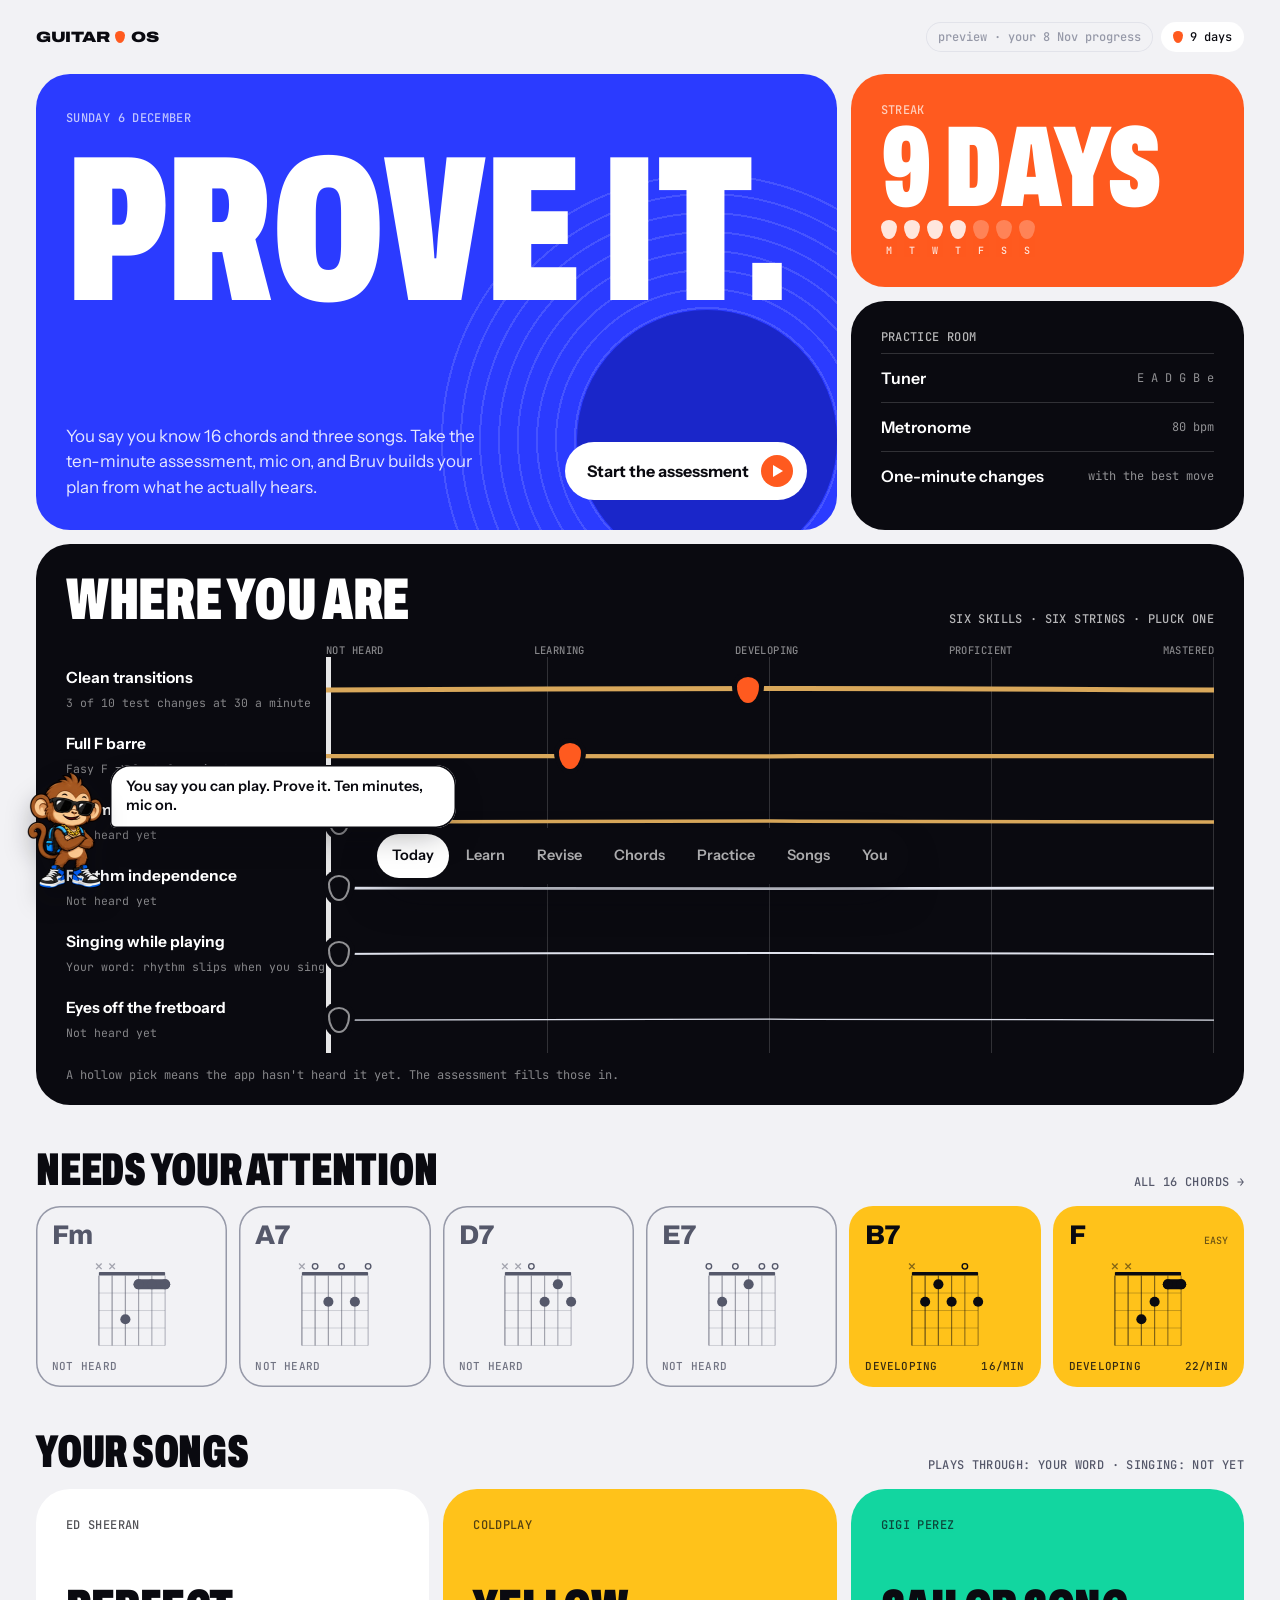
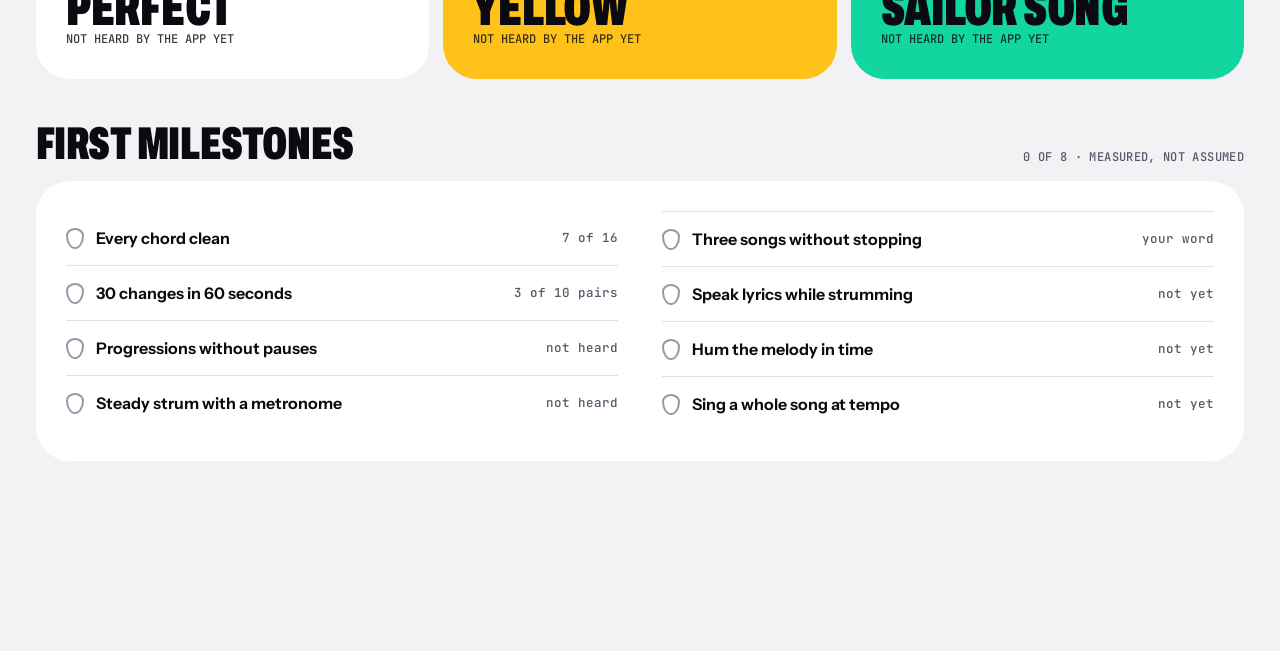
==== v2/index.html @ 9ec21764 "Add files via upload" ====
<!doctype html>
<html lang="en">
<head>
<meta charset="utf-8">
<meta name="viewport" content="width=device-width,initial-scale=1,viewport-fit=cover">
<title>Guitar OS</title>
<meta name="theme-color" content="#f2f2f5">
<link rel="apple-touch-icon" href="../icon-180.png">
<link rel="preconnect" href="https://fonts.googleapis.com">
<link rel="preconnect" href="https://fonts.gstatic.com" crossorigin>
<link href="https://fonts.googleapis.com/css2?family=Archivo:wdth,wght@62..125,400..900&family=Instrument+Sans:wght@400..700&family=JetBrains+Mono:wght@400;500;700&display=swap" rel="stylesheet">
<link rel="stylesheet" href="os.css?v=11">
</head>
<body>
<header class="top">
  <a class="mark" href="#today" data-go="today" aria-label="Guitar OS, today">Guitar<i></i>OS</a>
  <div class="chips" id="chips"></div>
</header>
<main id="view" tabindex="-1"></main>
<nav class="dock" aria-label="Sections"><div role="tablist">
  <button role="tab" data-go="today">Today</button>
  <button role="tab" data-go="learn">Learn</button>
  <button role="tab" data-go="revise">Revise</button>
  <button role="tab" data-go="chords">Chords</button>
  <button role="tab" data-go="practice">Practice</button>
  <button role="tab" data-go="songs">Songs</button>
  <button role="tab" data-go="you">You</button>
</div></nav>
<aside class="sheet" id="sheet" hidden></aside>
<section class="stage" id="stage" hidden aria-live="polite"></section>
<script src="os.js?v=8"></script>
<script src="os-engine.js?v=1"></script>
<script src="os-more.js?v=5"></script>
<script src="os-songs.js?v=3"></script>
<script src="os-theory.js?v=1"></script>
<script src="os-hands.js?v=1"></script>
</body>
</html>
---- v2/os.css ----
/* Guitar OS
   A bright page of big colour blocks, like gig posters. Four colours do all the talking:
   cobalt = the thing to do now, tangerine = you (the pick), amber = in progress, mint = heard and good.
   Type: Archivo, squeezed tight for headlines and stretched wide for chord names (one variable font, two voices),
   Instrument Sans for reading, JetBrains Mono for numbers, like tab. */
:root{
  --fog:#f2f2f5; --paper:#fff; --ink:#0a0a10; --ink2:#55586a; --ink3:#9699a8; --line:#e2e3ea;
  --cobalt:#2b3bff; --tang:#ff5a1f; --amber:#ffc21a; --mint:#12d6a0; --bronze:#d9a85b; --steel:#dfe2ec;
  --disp:"Archivo",system-ui,sans-serif; --body:"Instrument Sans",-apple-system,system-ui,sans-serif; --mono:"JetBrains Mono",ui-monospace,Menlo,monospace;
  --r:34px; --r2:24px; --gap:14px;
}
*{box-sizing:border-box}
html{-webkit-text-size-adjust:100%}
body{margin:0;background:var(--fog);color:var(--ink);font:400 16px/1.5 var(--body);-webkit-font-smoothing:antialiased}
button,select{font:inherit;color:inherit;background:none;border:0;padding:0;cursor:pointer}
h1,h2,h3,p,ul{margin:0}ul{padding:0;list-style:none}
:focus-visible{outline:3px solid var(--tang);outline-offset:3px;border-radius:10px}
.tight{font-family:var(--disp);font-stretch:62%;font-weight:900;text-transform:uppercase;line-height:.86;letter-spacing:-.005em}
.wide{font-family:var(--disp);font-stretch:125%;font-weight:800;letter-spacing:-.04em}
.mono{font:500 12px/1.3 var(--mono);letter-spacing:.02em;text-transform:uppercase}

/* top bar and dock */
.top{display:flex;justify-content:space-between;align-items:center;padding:22px clamp(16px,3vw,36px) 0;max-width:1320px;margin:0 auto}
.mark{font-family:var(--disp);font-stretch:125%;font-weight:900;font-size:15px;letter-spacing:-.02em;text-transform:uppercase;text-decoration:none;color:var(--ink);display:flex;align-items:center;gap:6px}
.mark i,.pk{display:inline-block;width:10px;height:12px;background:var(--tang);border-radius:50%/36% 36% 64% 64%}
.chips{display:flex;gap:8px}
.chip{font:500 12px/1 var(--mono);padding:9px 12px;border-radius:999px;background:var(--paper);display:flex;align-items:center;gap:7px}
.chip.dim{background:transparent;color:var(--ink3);box-shadow:inset 0 0 0 1px var(--line)}
.dock{position:fixed;left:0;right:0;bottom:max(16px,env(safe-area-inset-bottom));display:flex;justify-content:center;z-index:30;pointer-events:none}
.dock div{pointer-events:auto;display:flex;gap:2px;padding:6px;background:var(--ink);border-radius:999px;box-shadow:0 18px 40px -14px rgba(10,10,16,.55)}
.dock button{padding:11px 18px;border-radius:999px;color:rgba(255,255,255,.66);font-weight:600;font-size:14.5px;transition:color .15s,background .2s}
.dock button:hover{color:#fff}
.dock button[aria-selected=true]{background:#fff;color:var(--ink)}

main{max-width:1320px;margin:0 auto;padding:22px clamp(16px,3vw,36px) 150px;outline:0}
.bento{display:grid;grid-template-columns:repeat(12,minmax(0,1fr));gap:var(--gap)}
.blk{border-radius:var(--r);padding:clamp(20px,2.4vw,30px);position:relative;overflow:hidden;background:var(--paper);animation:rise .6s cubic-bezier(.2,.8,.2,1) both;animation-delay:calc(var(--n,0)*60ms)}
@keyframes rise{from{opacity:0;transform:translateY(18px)}}
.blk.cobalt{background:var(--cobalt);color:#fff}.blk.tang{background:var(--tang);color:#fff}.blk.amber{background:var(--amber)}.blk.inkb{background:var(--ink);color:#fff}.blk.mintb{background:var(--mint)}
.c12{grid-column:span 12}.c8{grid-column:span 8}.c7{grid-column:span 7}.c6{grid-column:span 6}.c5{grid-column:span 5}.c4{grid-column:span 4}
.lbl{font:500 12px/1 var(--mono);letter-spacing:.03em;text-transform:uppercase;opacity:.7}
.title{font-size:clamp(46px,8vw,112px);margin:10px 0 22px}
.title em{font-style:normal;color:var(--cobalt)}
.lede{max-width:58ch;color:var(--ink2);margin:-8px 0 26px;font-size:17px}
.go{display:inline-flex;align-items:center;gap:12px;background:#fff;color:var(--ink);font-weight:700;padding:13px 14px 13px 22px;border-radius:999px;transition:transform .15s}
.go i{width:32px;height:32px;border-radius:50%;background:var(--tang);display:grid;place-items:center;transition:transform .25s}
.go i::before{content:"";border-left:10px solid #fff;border-top:6.5px solid transparent;border-bottom:6.5px solid transparent;margin-left:3px}
.go:hover{transform:translateY(-2px)}.go:hover i{transform:rotate(90deg) scale(1.1)}
.go.dark{background:var(--ink);color:#fff}

/* hero: the soundhole */
.hero{container-type:inline-size;min-height:440px;display:flex;flex-direction:column;justify-content:space-between;gap:24px}
.hero h1{font-size:28cqw;white-space:nowrap;margin-top:14px;position:relative;z-index:1}
.hero p{max-width:40ch;font-size:17px;color:rgba(255,255,255,.88);position:relative;z-index:1}
.hero .foot{display:flex;align-items:flex-end;justify-content:space-between;gap:20px;flex-wrap:wrap;position:relative;z-index:1}
.hole{position:absolute;right:-150px;bottom:-190px;width:560px;height:560px;border-radius:50%;background:repeating-radial-gradient(circle,transparent 0 17px,rgba(255,255,255,.13) 17px 19px);animation:breathe 6s ease-in-out infinite}
.hole::after{content:"";position:absolute;inset:150px;border-radius:50%;background:#1a26c9}
@keyframes breathe{50%{transform:scale(1.05)}}

/* side blocks */
.streak{display:flex;flex-direction:column;justify-content:space-between;min-height:213px}
.streak b{font-size:clamp(84px,9vw,132px);display:block}
.week{display:flex;gap:7px;align-items:flex-end}
.week i{width:16px;height:19px;border-radius:50%/36% 36% 64% 64%;background:rgba(255,255,255,.3)}
.week i.on{background:#fff}
.week span{font:500 10px var(--mono);display:grid;justify-items:center;gap:5px;opacity:.85}
.quick{display:grid;align-content:space-between;gap:10px;min-height:213px}
.quick button{display:flex;justify-content:space-between;align-items:center;width:100%;padding:12px 0;border-top:1px solid rgba(255,255,255,.16);font-weight:600;text-align:left}
.quick button span{font:400 12px var(--mono);color:rgba(255,255,255,.55)}
.quick button:hover{color:var(--amber)}

/* the neck: six skills on six real strings */
.neck{padding-bottom:22px}
.neck-h{display:flex;justify-content:space-between;align-items:flex-end;gap:16px;margin-bottom:6px}
.neck-h h2{font-size:clamp(34px,4.6vw,60px)}
.frets{display:grid;grid-template-columns:260px 1fr;margin-top:18px}
.frets ol{grid-column:2;display:flex;justify-content:space-between;list-style:none;margin:0;padding:0;font:500 10.5px var(--mono);letter-spacing:.04em;text-transform:uppercase;color:rgba(255,255,255,.5)}
.str{display:grid;grid-template-columns:260px 1fr;align-items:center;width:100%;text-align:left;height:66px;cursor:pointer}
.str b{font-weight:650;font-size:15.5px;display:block}
.str small{font:400 11.5px var(--mono);color:rgba(255,255,255,.5)}
.wire{position:relative;height:66px;background:linear-gradient(90deg,rgba(255,255,255,.9) 0 5px,transparent 5px),repeating-linear-gradient(90deg,transparent 0 calc(25% - 1px),rgba(255,255,255,.16) calc(25% - 1px) 25%)}
.wire svg{position:absolute;inset:0;width:100%;height:100%;overflow:visible}
.wire path{fill:none;vector-effect:non-scaling-stroke}
.pick{position:absolute;top:50%;left:var(--p);width:22px;height:26px;margin:-13px 0 0 -11px;background:var(--tang);border-radius:50%/36% 36% 64% 64%;box-shadow:0 0 0 5px var(--ink);transition:left 1s cubic-bezier(.2,.8,.2,1),transform .2s}
.pick.open{background:var(--ink);box-shadow:inset 0 0 0 2px rgba(255,255,255,.55),0 0 0 5px var(--ink)}
.str:hover .pick{transform:scale(1.18) rotate(-8deg)}
.neck .note{font:400 12px var(--mono);color:rgba(255,255,255,.5);margin-top:14px}

/* chord tiles: colour is the stage */
.sec-h{display:flex;align-items:flex-end;justify-content:space-between;gap:16px;margin:46px 0 16px}
.sec-h h2{font-size:clamp(30px,3.6vw,46px)}
.sec-h button,.sec-h span{font:500 12px var(--mono);color:var(--ink2);text-transform:uppercase;letter-spacing:.03em}
.sec-h button:hover{color:var(--cobalt)}
.tiles{display:grid;grid-template-columns:repeat(auto-fill,minmax(150px,1fr));gap:12px}
.tiles.fit{grid-template-columns:repeat(auto-fit,minmax(150px,1fr))}
.tile{border-radius:var(--r2);padding:16px 16px 14px;display:grid;gap:6px;text-align:left;background:var(--paper);transition:transform .2s cubic-bezier(.2,.8,.2,1),box-shadow .2s;position:relative}
.tile:hover{transform:translateY(-5px) rotate(-1.2deg);box-shadow:0 18px 30px -18px rgba(10,10,16,.5)}
.tile header{display:flex;justify-content:space-between;align-items:baseline}
.tile header b{font-size:27px;line-height:1;transition:font-stretch .25s;font-stretch:100%}
.tile:hover header b{font-stretch:125%}
.tile header span{font:500 10px var(--mono);text-transform:uppercase;opacity:.6}
.tile svg{display:block;margin:4px auto 2px;width:92px;height:auto}
.tile footer{font:500 11px/1.3 var(--mono);text-transform:uppercase;letter-spacing:.02em;display:flex;justify-content:space-between;opacity:.82}
.tile[data-s="0"]{background:transparent;box-shadow:inset 0 0 0 1.5px var(--ink3);color:var(--ink2)}
.tile[data-s="0"]:hover{box-shadow:inset 0 0 0 1.5px var(--ink),0 18px 30px -18px rgba(10,10,16,.5)}
.tile[data-s="2"]{background:var(--amber)}
.tile[data-s="3"]{background:var(--cobalt);color:#fff}
.tile[data-s="4"]{background:var(--ink);color:var(--mint)}
.key{display:flex;flex-wrap:wrap;gap:8px;margin-bottom:8px}
.key span{font:500 11.5px var(--mono);text-transform:uppercase;padding:8px 12px;border-radius:999px;background:var(--paper)}
.key .k0{background:transparent;box-shadow:inset 0 0 0 1.5px var(--ink3)}.key .k2{background:var(--amber)}.key .k3{background:var(--cobalt);color:#fff}.key .k4{background:var(--ink);color:var(--mint)}
.group h3{font:500 12px var(--mono);text-transform:uppercase;letter-spacing:.04em;color:var(--ink2);margin:30px 0 12px}

/* lists */
.rows .row{display:grid;grid-template-columns:minmax(0,1fr) auto;gap:8px 16px;align-items:center;padding:15px 0;border-top:1px solid var(--line);width:100%;text-align:left}
.rows .row:first-child{border-top:0}
.row b{font-weight:650}.row small{display:block;font:400 12px var(--mono);color:var(--ink3)}
.row .val{font:500 12.5px var(--mono);color:var(--ink2);text-align:right}
.row .val em{font-style:normal;color:var(--ink);font-weight:700}
.meter{grid-column:1/-1;height:8px;border-radius:4px;background:var(--fog);overflow:hidden}
.meter i{display:block;height:100%;border-radius:4px;background:var(--amber);transition:width .8s cubic-bezier(.2,.8,.2,1)}
.row.hit .meter i{background:var(--mint)}
button.row:hover .pair{color:var(--cobalt)}
.pair{font-size:19px}.pair i{font-style:normal;opacity:.4;margin:0 7px;font-stretch:62%}
.tick{display:inline-block;width:18px;height:21px;border-radius:50%/36% 36% 64% 64%;box-shadow:inset 0 0 0 2px var(--ink3);vertical-align:-5px;margin-right:12px}
.tick.done{background:var(--mint);box-shadow:none}
.song{display:flex;flex-direction:column;justify-content:space-between;min-height:190px}
.song h3{font-size:clamp(34px,4vw,54px)}
.song p{font:500 12px/1.6 var(--mono);text-transform:uppercase;opacity:.8}

/* practice room */
.tool{min-height:300px;display:flex;flex-direction:column;justify-content:space-between;text-align:left;width:100%;transition:transform .2s cubic-bezier(.2,.8,.2,1)}
.tool:hover{transform:translateY(-6px) rotate(-.6deg)}
.tool h2{font-size:clamp(40px,5vw,68px);position:relative}
.tool p{max-width:30ch;opacity:.88;margin-top:10px}
.tool .art{position:absolute;right:22px;top:22px}
.pend{display:block;width:6px;height:120px;background:#fff;border-radius:3px;transform-origin:50% 100%;animation:swing 1s ease-in-out infinite alternate;position:relative}
.pend::after{content:"";position:absolute;left:-9px;top:22px;width:24px;height:28px;background:var(--ink);border-radius:50%/36% 36% 64% 64%}
@keyframes swing{from{transform:rotate(-24deg)}to{transform:rotate(24deg)}}
.needle{display:block;width:150px;height:8px;border-radius:4px;background:rgba(10,10,16,.16);position:relative;margin-top:44px}
.needle::after{content:"";position:absolute;top:-10px;left:50%;width:22px;height:26px;margin-left:-11px;background:var(--ink);border-radius:50%/36% 36% 64% 64%;animation:hunt 3.2s ease-in-out infinite}
@keyframes hunt{0%,100%{transform:translateX(-52px)}45%,60%{transform:translateX(0)}80%{transform:translateX(38px)}}
.ringart{width:88px;height:88px;border-radius:50%;background:conic-gradient(#fff 0 68%,rgba(255,255,255,.22) 0);display:grid;place-items:center;animation:spin 8s linear infinite}
.ringart::after{content:"";width:66px;height:66px;border-radius:50%;background:var(--cobalt)}
@keyframes spin{to{transform:rotate(360deg)}}
.soon{display:flex;justify-content:space-between;align-items:center;gap:14px}
.soon h3{font-size:30px}

/* full-screen tools */
.stage{position:fixed;inset:0;z-index:50;background:var(--bg,var(--cobalt));color:var(--fg,#fff);display:grid;grid-template-rows:auto 1fr;animation:open .35s cubic-bezier(.2,.8,.2,1);transition:background .35s;overflow:auto}
.stage[hidden]{display:none}
@keyframes open{from{clip-path:circle(0 at 50% 100%)}to{clip-path:circle(150% at 50% 100%)}}
.stage-h{display:flex;justify-content:space-between;align-items:center;padding:20px clamp(16px,3vw,34px)}
.x{width:44px;height:44px;border-radius:50%;background:rgba(127,127,127,.22);font-size:22px;line-height:1;display:grid;place-items:center}
.x:hover{background:rgba(127,127,127,.38)}
.stage-b{display:grid;place-items:center;padding:0 clamp(16px,3vw,34px) 34px}
.seg{display:inline-flex;padding:4px;border-radius:999px;background:rgba(127,127,127,.2);gap:2px}
.seg button{padding:9px 16px;border-radius:999px;font-weight:600;font-size:14px}
.seg button[aria-pressed=true]{background:var(--fg,#fff);color:var(--bg,var(--cobalt))}
.btn{padding:15px 28px;border-radius:999px;background:var(--fg,#fff);color:var(--bg,var(--cobalt));font-weight:700;font-size:16px;transition:transform .15s}
.btn:hover{transform:scale(1.04)}
.btn.ghost{background:rgba(127,127,127,.2);color:inherit}
.hint{font:400 12.5px/1.5 var(--mono);opacity:.75;text-align:center;min-height:19px}
kbd{font:500 11px var(--mono);padding:3px 7px;border-radius:6px;background:rgba(127,127,127,.25)}

/* tuner */
.tuner{display:grid;justify-items:center;gap:26px;width:min(720px,100%)}
.tuner .note{font-size:min(36vh,300px);line-height:.8}
.cents{position:relative;width:100%;height:64px}
.cents::before{content:"";position:absolute;left:0;right:0;top:30px;height:4px;border-radius:2px;background:rgba(10,10,16,.18)}
.cents::after{content:"";position:absolute;left:50%;top:10px;width:4px;height:44px;margin-left:-2px;border-radius:2px;background:var(--ink)}
.cents i{position:absolute;top:16px;left:50%;width:28px;height:33px;margin-left:-14px;background:var(--ink);border-radius:50%/36% 36% 64% 64%;transition:transform .12s linear;z-index:1}
.cents span{position:absolute;top:60px;font:500 11px var(--mono);text-transform:uppercase;opacity:.65}
.pegs{display:flex;gap:10px}
.pegs button{width:56px;height:56px;border-radius:50%;background:rgba(10,10,16,.1);font-family:var(--disp);font-stretch:125%;font-weight:800;font-size:19px;transition:transform .15s,background .2s}
.pegs button:hover{transform:translateY(-3px)}
.pegs button.on{background:var(--ink);color:var(--bg)}
.pegs button.done{box-shadow:inset 0 0 0 3px var(--ink)}

/* metronome */
.metro{display:grid;justify-items:center;gap:22px}
.metro .bpm{font-size:min(40vh,340px);line-height:.8;font-stretch:62%;transition:font-stretch .12s ease-out}
.metro .bpm.kick{font-stretch:84%;transition:none}
.beats{display:flex;gap:12px;height:30px;align-items:center}
.beats i{width:18px;height:21px;border-radius:50%/36% 36% 64% 64%;background:rgba(255,255,255,.3);transition:transform .1s}
.beats i.on{background:#fff;transform:scale(1.5)}
.beats i:first-child.on{background:var(--ink)}
.tempo{display:flex;align-items:center;gap:10px}
.tempo button{width:48px;height:48px;border-radius:50%;background:rgba(255,255,255,.2);font:700 15px var(--mono)}
.tempo button:hover{background:rgba(255,255,255,.34)}
.tempo input{width:min(46vw,340px);accent-color:#fff}

/* one-minute changes */
.omc{display:grid;grid-template-columns:minmax(0,1.1fr) minmax(0,1fr);gap:clamp(18px,3vw,44px);width:min(1180px,100%);align-items:center}
.move{background:rgba(255,255,255,.1);border-radius:var(--r);padding:clamp(18px,2.2vw,28px);display:grid;grid-template-columns:auto minmax(0,1fr);gap:8px 26px;align-items:center}
.move h2{grid-column:1/-1;font-size:clamp(34px,4.4vw,58px);display:flex;align-items:baseline;gap:14px;flex-wrap:wrap}
.pick2{position:relative;display:inline-flex;align-items:center;gap:10px;background:rgba(255,255,255,.14);border-radius:16px;padding:4px 14px 4px 16px;cursor:pointer;transition:background .15s}
.pick2:hover{background:rgba(255,255,255,.26)}
.pick2 b{font-stretch:125%;font-weight:800;text-transform:none;letter-spacing:-.04em}
.pick2::after{content:"";border:6px solid transparent;border-top:8px solid currentColor;margin-top:8px;opacity:.7}
.pick2 select{position:absolute;inset:0;opacity:0;width:100%;height:100%;font-size:16px}
.clip svg{width:min(34vw,250px);height:auto;display:block;cursor:pointer}
.clip .fd{transition:transform .75s cubic-bezier(.6,0,.2,1),opacity .4s}
.clip.still .fd{transition:none}
.clip .ring{animation:pulse 1.6s ease-in-out infinite}
@keyframes pulse{0%,100%{opacity:.2}50%{opacity:.95}}
.steps{display:grid;gap:10px;counter-reset:s}
.steps li{display:grid;grid-template-columns:30px minmax(0,1fr);gap:10px;align-items:start;font-size:15.5px;line-height:1.4}
.steps li::before{counter-increment:s;content:counter(s);width:28px;height:28px;border-radius:50%;display:grid;place-items:center;font:700 12px var(--mono);background:#fff;color:var(--cobalt)}
.steps li.stay::before{background:var(--mint);color:var(--ink)}.steps li.slide::before{background:var(--amber);color:var(--ink)}
.steps b{font-weight:700}
.legend{grid-column:1/-1;display:flex;gap:16px;flex-wrap:wrap;font:500 11px var(--mono);text-transform:uppercase;opacity:.8;margin-top:6px}
.legend i{display:inline-block;width:11px;height:11px;border-radius:50%;margin-right:6px;vertical-align:-1px}
.clock{display:grid;justify-items:center;gap:18px}
.dial{position:relative;width:min(40vh,330px);aspect-ratio:1;border-radius:50%;background:conic-gradient(#fff calc(var(--t,1)*360deg),rgba(255,255,255,.16) 0);display:grid;place-items:center}
.dial::before{content:"";position:absolute;inset:14px;border-radius:50%;background:var(--bg,var(--cobalt));transition:background .35s}
.dial div{position:relative;display:grid;justify-items:center}
.dial b{font-size:min(19vh,150px);line-height:.8}
.dial span{font:500 12px var(--mono);text-transform:uppercase;opacity:.75;margin-top:8px}
.pairs{display:flex;flex-wrap:wrap;gap:6px;justify-content:center;max-width:460px}
.pairs button{font:500 11.5px var(--mono);padding:8px 11px;border-radius:999px;background:rgba(255,255,255,.14)}
.pairs button:hover,.pairs button.on{background:#fff;color:var(--cobalt)}

/* chord sheet */
.sheet{position:fixed;inset:14px 14px 14px auto;width:min(430px,calc(100vw - 28px));background:var(--paper);border-radius:var(--r);padding:26px 26px 34px;overflow:auto;z-index:40;box-shadow:0 30px 80px -20px rgba(10,10,16,.45);animation:in .32s cubic-bezier(.2,.8,.2,1)}
.sheet[hidden]{display:none}
@keyframes in{from{transform:translateX(40px);opacity:0}}
.sheet .x{position:absolute;top:18px;right:18px;background:var(--fog)}
.sheet h2{font-size:84px;line-height:.9;margin-top:8px}
.sheet svg{width:170px;height:auto;margin:14px 0 4px}
.sheet .go{margin:8px 0 20px}
.plan li{padding:14px 0;border-top:1px solid var(--line);color:var(--ink2)}.plan li:first-child{border:0}.plan li b{color:var(--ink)}

/* Bruv */
.bruv{position:fixed;left:clamp(8px,2vw,26px);bottom:10px;z-index:60;display:flex;align-items:flex-end;flex-direction:row-reverse;justify-content:flex-end;gap:6px;pointer-events:none;max-width:min(430px,calc(100vw - 16px))}
.bruv button{pointer-events:auto;flex:none;transition:transform .2s}.bruv button:hover{transform:translateY(-4px) rotate(-3deg)}
.bruv img{display:block;width:78px;height:auto;filter:drop-shadow(0 10px 12px rgba(10,10,16,.3))}
.bruv p{pointer-events:auto;background:var(--paper);color:var(--ink);font-weight:600;font-size:14.5px;line-height:1.35;padding:12px 16px;border-radius:20px 20px 20px 6px;margin-bottom:62px;box-shadow:0 14px 34px -14px rgba(10,10,16,.5),inset 0 0 0 1.5px var(--ink)}
.bruv p.pop{animation:pop .35s cubic-bezier(.2,1.4,.4,1)}
@keyframes pop{from{transform:scale(.7) translateY(10px);opacity:0;transform-origin:0 100%}}
/* today's set */
.hero.set{min-height:440px}.hero.set h1{font-size:19cqw}
.setlist{display:grid;grid-template-columns:repeat(auto-fit,minmax(210px,1fr));gap:8px;position:relative;z-index:1}
.setlist button{display:flex;gap:4px;align-items:flex-start;text-align:left;background:rgba(255,255,255,.14);border-radius:18px;padding:13px 14px;transition:background .15s,transform .15s}
.setlist button:hover{background:rgba(255,255,255,.26);transform:translateY(-2px)}
.setlist b{display:block;font-weight:700}.setlist small{font:400 11.5px/1.35 var(--mono);opacity:.8}
.setlist .tick{box-shadow:inset 0 0 0 2px rgba(255,255,255,.7);flex:none;margin-top:1px}
.setlist button.done{opacity:.6}.setlist button.done b{text-decoration:line-through}
/* drills */
.lab{display:grid;justify-items:center;gap:22px;width:min(980px,100%);text-align:center}
.lab h2{font-size:clamp(30px,4.6vw,60px);max-width:18ch}
.lab .seg{flex-wrap:wrap;justify-content:center;border-radius:22px}
.lane{display:grid;gap:6px;width:100%}
.lane i{font:500 12px var(--mono);font-style:normal;display:grid;justify-items:center;gap:4px;padding:14px 0 10px;border-radius:16px;background:rgba(127,127,127,.16);transition:transform .08s}
.lane i b{font:900 clamp(20px,3.4vw,40px)/1 var(--disp)}
.lane i.ghost{background:transparent;box-shadow:inset 0 0 0 1.5px rgba(127,127,127,.4)}.lane i.ghost b{opacity:.28}
.lane i.on{background:var(--fg);color:var(--bg);transform:translateY(-6px)}.lane i.ghost.on{background:rgba(127,127,127,.4);color:inherit}
.steady{width:min(560px,100%);height:26px;border-radius:13px;background:rgba(10,10,16,.14);overflow:hidden}
.steady i{display:block;height:100%;width:0;border-radius:13px;background:var(--ink);transition:width .25s,background .25s}
.as h2{font-size:clamp(44px,8vw,120px);max-width:none}
.asb{min-height:180px;display:grid;place-items:center;width:100%}
.aschart{background:rgba(255,255,255,.12);border-radius:28px;padding:14px 26px;transition:background .25s}.aschart svg{width:150px;height:auto;display:block}
.aschart.hit{background:var(--mint);color:var(--ink)}.aschart.miss{background:var(--tang)}
.asres{display:grid;grid-template-columns:repeat(auto-fit,minmax(150px,1fr));gap:10px;width:100%}
.asres div{background:rgba(255,255,255,.12);border-radius:22px;padding:18px 12px;display:grid;gap:6px}.asres b{font-size:46px}.asres span{font:500 11px var(--mono);text-transform:uppercase;opacity:.8}
.bars{display:flex;align-items:flex-end;gap:6px;height:170px;margin-top:18px}
.bars i{flex:1;border-radius:6px 6px 2px 2px;background:rgba(255,255,255,.28)}.bars i.hit{background:var(--amber)}
main{padding-bottom:190px}
/* songs: add, edit, play along */
.drop{display:block;cursor:pointer;transition:transform .2s,background .2s}.drop:hover,.drop.over{transform:translateY(-4px)}.drop.over{background:var(--tang)}
.drop h2{font-size:clamp(40px,6vw,84px);margin:12px 0 10px}.drop p{max-width:56ch;opacity:.9}
.btn.sm{padding:10px 16px;font-size:14px;background:var(--ink);color:#fff}.btn.sm.lite{background:var(--fog);color:var(--ink)}
.edit{display:grid;grid-template-columns:minmax(0,340px) minmax(0,1fr);gap:26px;width:min(1100px,100%);align-items:start;text-align:left}
.edit-l,.edit-r{display:grid;gap:16px}
.edit input,.edit textarea{display:block;width:100%;margin-top:8px;border:0;border-radius:16px;background:#fff;padding:14px 16px;font:500 16px var(--body);color:var(--ink);text-transform:none;letter-spacing:0}
.edit textarea{min-height:46vh;font:400 14px/1.55 var(--mono);resize:vertical;white-space:pre}
.jam{display:grid;grid-template-columns:minmax(0,5fr) minmax(0,7fr);grid-template-rows:minmax(0,1fr) auto;gap:14px;width:100%;height:calc(100dvh - 118px);align-self:stretch}
.jam-l{background:rgba(255,255,255,.07);border-radius:var(--r);padding:24px;display:grid;align-content:space-between;justify-items:start;gap:10px;min-height:0;overflow:hidden}
.jam-c{font-size:min(20vh,150px);line-height:.9;color:var(--amber)}
.jam-d{background:#fff;color:var(--ink);border-radius:20px;padding:6px 14px}.jam-d svg{width:min(18vh,130px);height:auto;display:block}
.jam-s{width:100%;display:grid;gap:8px}.jam-s select{background:rgba(255,255,255,.14);border-radius:999px;padding:4px 10px;margin-left:8px;font:500 12px var(--mono)}.jam-s option{color:var(--ink)}
.jam .lane i{padding:8px 0 6px;font-size:10px;border-radius:10px}.jam .lane i b{font-size:20px}
.jam-r{background:rgba(255,255,255,.07);border-radius:var(--r);padding:26px;overflow:auto;min-height:0;scroll-behavior:smooth}
.jam-f{grid-column:1/-1;padding-left:92px;display:flex;align-items:center;gap:12px;flex-wrap:wrap}
.jam-f input[type=range]{flex:1;min-width:140px;accent-color:var(--amber)}
.jb{width:48px;height:48px;border-radius:50%;background:rgba(255,255,255,.14);font:700 14px var(--mono)}.jb.play{width:62px;height:62px;background:#fff;color:var(--ink);font-size:20px}
.jam-r.chips{display:flex;flex-wrap:wrap;gap:8px;align-content:flex-start}.jam-r.chips button{padding:12px 16px;border-radius:14px;background:rgba(255,255,255,.1);font:800 18px var(--disp)}.jam-r.chips button.on{background:var(--amber);color:var(--ink)}
.sk-h{font:500 11px var(--mono);text-transform:uppercase;letter-spacing:.05em;opacity:.5;margin:20px 0 8px}
.sk-l{display:flex;flex-wrap:wrap;align-items:flex-end;padding:5px 8px;border-radius:12px;cursor:pointer;color:rgba(255,255,255,.42);font-size:20px;font-weight:600;line-height:1.3;transition:color .2s}
.sk-l.cur{color:#fff;background:rgba(255,255,255,.06)}
.sk-s{display:inline-flex;flex-direction:column}.sk-s>b{font:800 13px var(--disp);color:var(--amber);min-height:17px;opacity:.75}.sk-l.cur .sk-s>b{opacity:1}
.sk-tx{white-space:pre-wrap}.sk-w{border-radius:6px}.sk-l.cur .sk-w.past{color:rgba(255,255,255,.55)}.sk-l .sk-w.on{background:var(--amber);color:var(--ink)}
.sk-s.bar{padding:2px 8px;border-radius:8px}.sk-s.bar.on{background:var(--amber)}.sk-s.bar.on>b{color:var(--ink)}
.quiz{display:flex;flex-wrap:wrap;gap:10px;justify-content:center}
.quiz .btn{font-size:17px;padding:16px 26px;min-width:150px}
.quiz .btn.right{background:var(--mint);color:var(--ink)}.quiz .btn.wrong{opacity:.35;text-decoration:line-through}
.btn:disabled{opacity:.4;cursor:default;transform:none}
.pill{position:fixed;left:50%;bottom:26px;transform:translateX(-50%);z-index:75;background:var(--ink);color:#fff;font:500 13px var(--mono);padding:12px 20px;border-radius:999px;box-shadow:0 14px 34px -12px rgba(10,10,16,.6),inset 0 0 0 2px var(--amber);white-space:nowrap;max-width:calc(100vw - 20px);overflow:hidden;text-overflow:ellipsis;cursor:pointer}
.pill[hidden]{display:none}
/* learn and revise */
.tiles.les{grid-template-columns:repeat(auto-fill,minmax(230px,1fr))}
.tile.les{min-height:150px;align-content:space-between}.tile.les.done{background:var(--mint)}
.lane.mini{gap:3px}.lane.mini i{padding:6px 0 4px;font-size:0;border-radius:8px;background:rgba(10,10,16,.08)}.lane.mini i b{font-size:15px}.lane.mini i.ghost{background:transparent;box-shadow:inset 0 0 0 1px rgba(10,10,16,.18)}
.sess{position:fixed;top:14px;left:50%;transform:translateX(-50%);z-index:70;display:flex;align-items:center;gap:14px;background:var(--ink);color:#fff;border-radius:999px;padding:8px 8px 8px 20px;box-shadow:0 14px 34px -12px rgba(10,10,16,.6);max-width:calc(100vw - 20px);white-space:nowrap}
.sess span{font-weight:600;font-size:14px;overflow:hidden;text-overflow:ellipsis}.sess button{background:#fff;color:var(--ink);border-radius:999px;padding:9px 16px;font-weight:700;font-size:14px}.sess [data-e]{background:rgba(255,255,255,.16);color:#fff;padding:9px 13px}
.dock button{padding:11px 15px}
@media (max-width:900px){
  .edit{grid-template-columns:1fr}.jam{grid-template-columns:1fr;height:auto}.jam-r{max-height:44vh}.dock button{padding:10px 8px;font-size:12.5px}.sess span{display:none}
  .bruv img{width:56px}.bruv{bottom:66px}.bruv p{margin-bottom:44px;font-size:13.5px}

  .c8,.c7,.c6,.c5,.c4{grid-column:span 12}
  .hero{min-height:380px}.hole{width:420px;height:420px;right:-170px;bottom:-200px}.hole::after{inset:112px}
  .frets{display:none}.str{grid-template-columns:1fr;height:auto;padding:12px 0 0}.wire{height:44px}
  .omc{grid-template-columns:1fr}.move{grid-template-columns:1fr}.clip svg{width:200px;margin:0 auto}
  .dock button{padding:11px 13px;font-size:13.5px}
  .chip.dim{display:none}
}
@media (prefers-reduced-motion:reduce){*{animation:none!important;transition:none!important}}
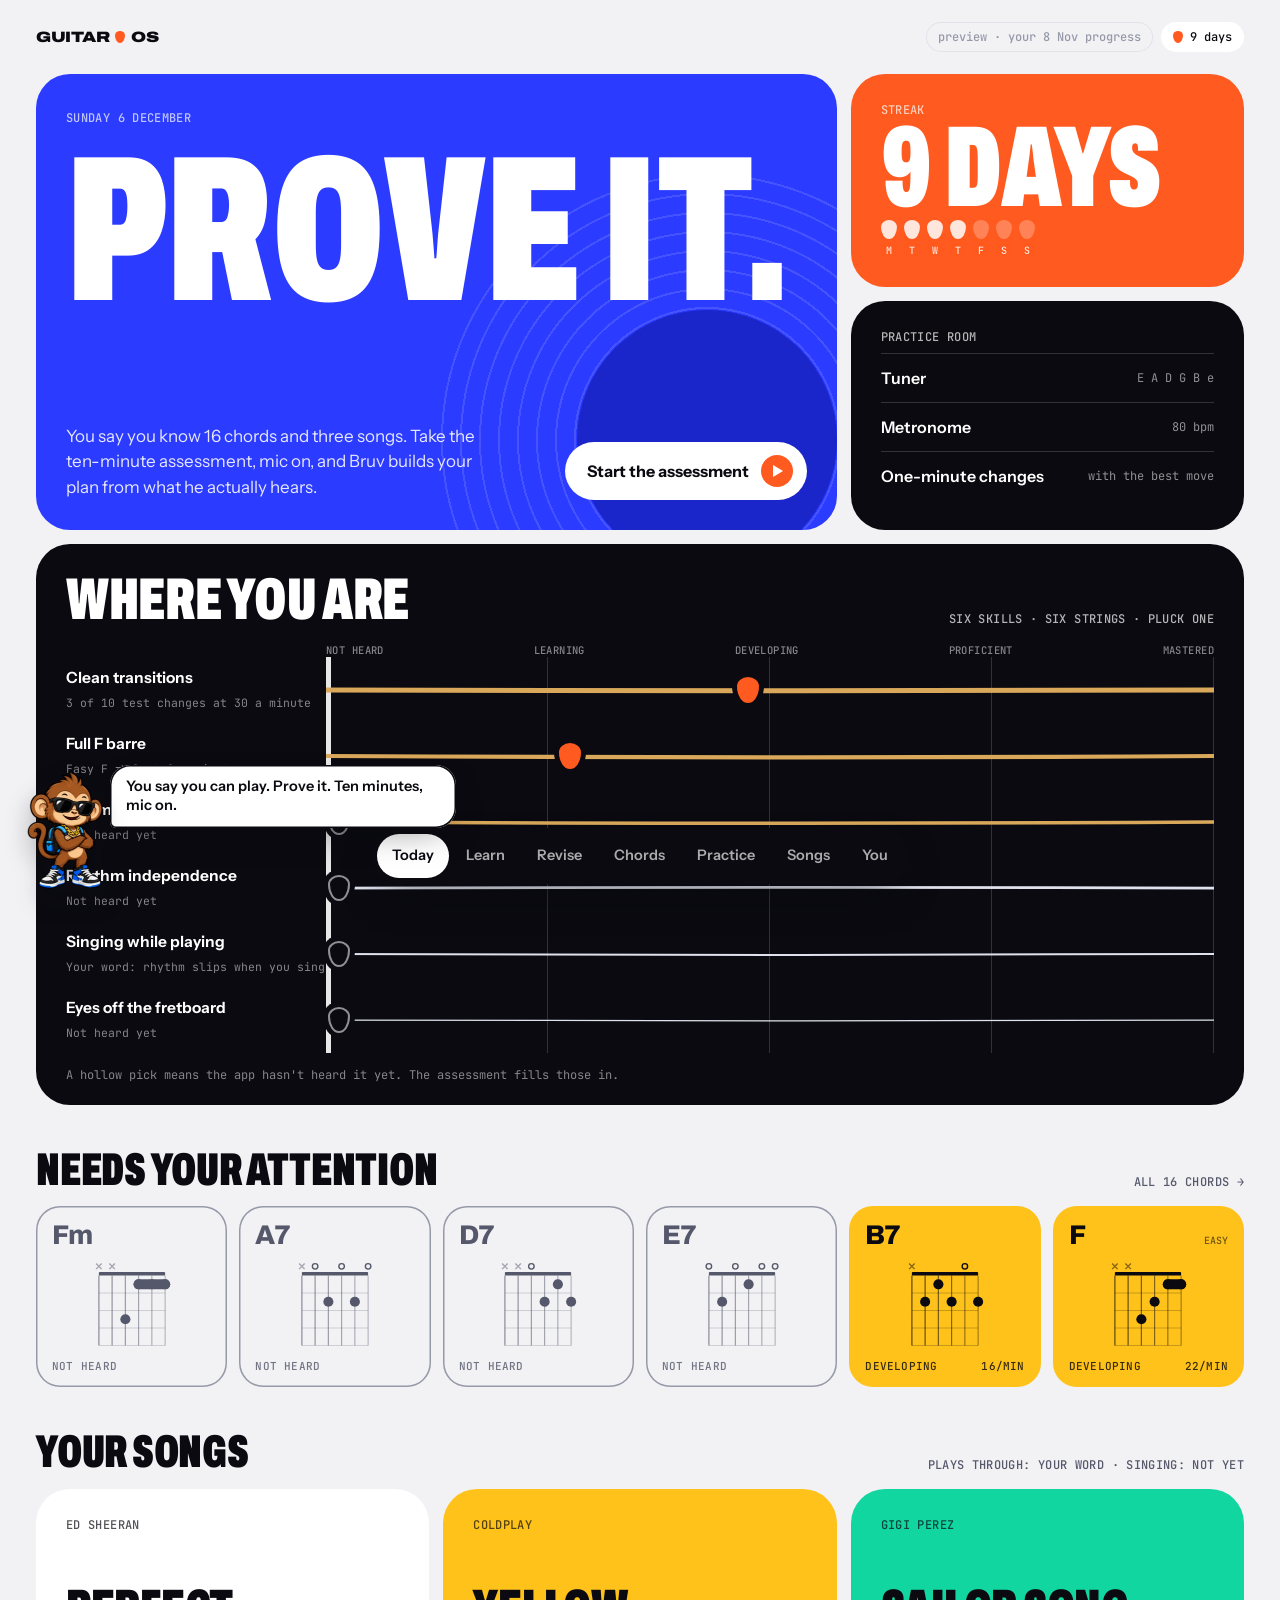
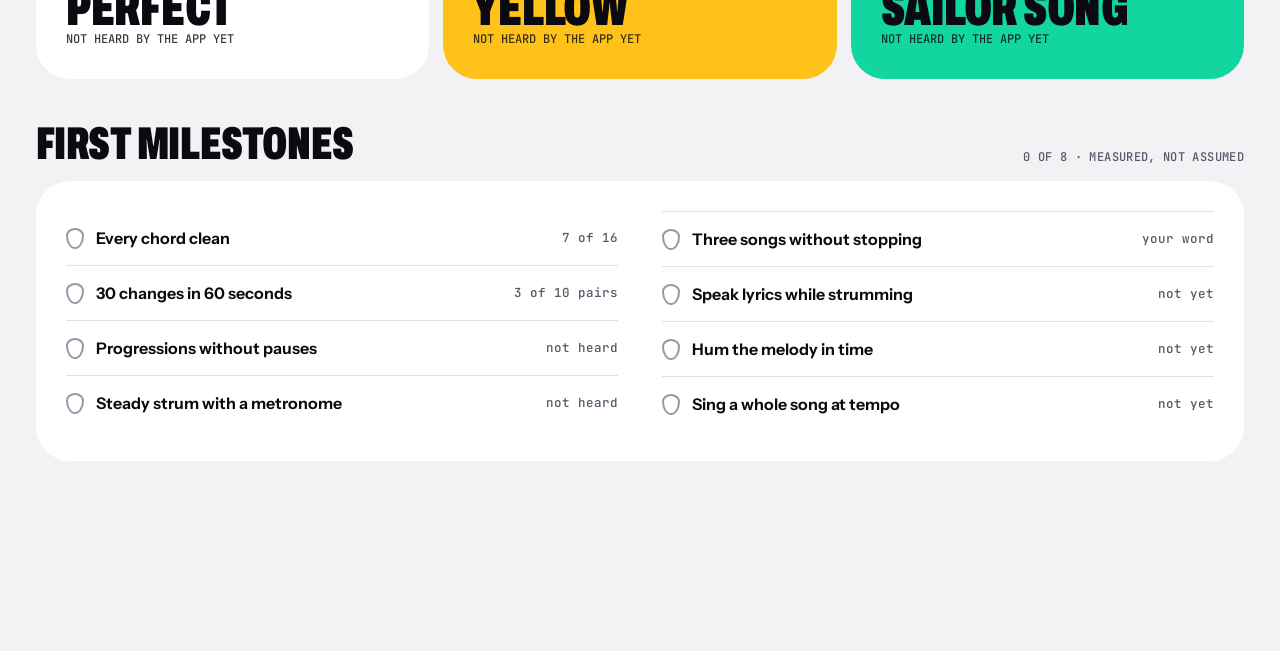
==== commit e8779721: "Add files via upload" ====
--- a/v2/index.html
+++ b/v2/index.html
@@ -9,7 +9,7 @@
 <link rel="preconnect" href="https://fonts.googleapis.com">
 <link rel="preconnect" href="https://fonts.gstatic.com" crossorigin>
 <link href="https://fonts.googleapis.com/css2?family=Archivo:wdth,wght@62..125,400..900&family=Instrument+Sans:wght@400..700&family=JetBrains+Mono:wght@400;500;700&display=swap" rel="stylesheet">
-<link rel="stylesheet" href="os.css?v=11">
+<link rel="stylesheet" href="os.css?v=13">
 </head>
 <body>
 <header class="top">
@@ -31,8 +31,10 @@
 <script src="os.js?v=8"></script>
 <script src="os-engine.js?v=1"></script>
 <script src="os-more.js?v=5"></script>
-<script src="os-songs.js?v=3"></script>
+<script src="os-songs.js?v=4"></script>
 <script src="os-theory.js?v=1"></script>
+<script src="os-pro.js?v=1"></script>
+<script src="os-book.js?v=1"></script>
 <script src="os-hands.js?v=1"></script>
 </body>
 </html>
--- a/v2/os.css
+++ b/v2/os.css
@@ -297,6 +297,26 @@
 .btn:disabled{opacity:.4;cursor:default;transform:none}
 .pill{position:fixed;left:50%;bottom:26px;transform:translateX(-50%);z-index:75;background:var(--ink);color:#fff;font:500 13px var(--mono);padding:12px 20px;border-radius:999px;box-shadow:0 14px 34px -12px rgba(10,10,16,.6),inset 0 0 0 2px var(--amber);white-space:nowrap;max-width:calc(100vw - 20px);overflow:hidden;text-overflow:ellipsis;cursor:pointer}
 .pill[hidden]{display:none}
+.pegs button.bad{background:var(--tang);color:#fff}.pegs button:disabled{opacity:.3}
+.tabwrap{display:grid;gap:8px;justify-items:start;width:min(640px,100%)}
+.tab{display:grid;gap:3px;width:100%;font:500 14px var(--mono)}
+.tab b{display:grid;place-items:center;opacity:.6}
+.tab i{font-style:normal;height:30px;border-radius:8px;display:grid;place-items:center;background:linear-gradient(rgba(10,10,16,.22),rgba(10,10,16,.22)) center/100% 2px no-repeat}
+.tab i.n{background:rgba(10,10,16,.12);font-weight:700}.tab i.f{background:none;font-size:11px;opacity:.7}
+.tab i.on{background:var(--ink);color:var(--mint)}.tab i.on:not(.n):not(.f){background:rgba(10,10,16,.16)}.tab i.f.on{background:none;color:inherit;opacity:1;font-weight:700}
+.takes{display:grid;gap:8px;padding:16px 0;border-top:1px solid var(--line)}.takes:first-child{border:0;padding-top:0}
+.takerow{display:flex;align-items:center;gap:12px;flex-wrap:wrap}.takerow audio{flex:1;min-width:220px;height:38px}
+.book{display:grid;grid-template-columns:minmax(0,380px) minmax(0,1fr);gap:28px;width:min(1180px,100%);align-items:start;text-align:left}
+.book-l{display:grid;gap:18px;position:sticky;top:0}.book-l h2{font-size:clamp(38px,5vw,66px)}
+.book-r{display:grid;gap:10px}
+.secbtn{text-align:left;padding:6px 0;opacity:.55}.secbtn[aria-pressed=true]{opacity:1;color:var(--cobalt)}
+.bars2{display:grid;grid-template-columns:repeat(4,minmax(0,1fr));gap:8px;margin-bottom:14px}
+.bar2{background:#fff;border-radius:18px;padding:12px 8px 8px;display:flex;justify-content:center;gap:4px;transition:transform .1s,background .1s}
+.bar2 span{display:grid;justify-items:center;gap:2px;border-radius:12px;padding:2px 4px}.bar2 b{font-size:20px}.bar2 svg{width:64px;height:auto}
+.bar2.on{background:var(--cobalt);color:#fff;transform:translateY(-4px)}.bar2 span.on{background:rgba(255,255,255,.22)}
+.book .lane i{background:#fff}.book .lane i.ghost{background:transparent}.book .lane i.on{background:var(--ink);color:#fff}
+.chordrow{display:flex;flex-wrap:wrap;gap:5px}.chordrow i{font:800 13px var(--disp);font-style:normal;padding:4px 9px;border-radius:999px;background:var(--fog)}.chordrow i.new{background:var(--amber)}
+.tile.les.seen{box-shadow:inset 0 0 0 2px var(--cobalt)}
 /* learn and revise */
 .tiles.les{grid-template-columns:repeat(auto-fill,minmax(230px,1fr))}
 .tile.les{min-height:150px;align-content:space-between}.tile.les.done{background:var(--mint)}
@@ -305,6 +325,7 @@
 .sess span{font-weight:600;font-size:14px;overflow:hidden;text-overflow:ellipsis}.sess button{background:#fff;color:var(--ink);border-radius:999px;padding:9px 16px;font-weight:700;font-size:14px}.sess [data-e]{background:rgba(255,255,255,.16);color:#fff;padding:9px 13px}
 .dock button{padding:11px 15px}
 @media (max-width:900px){
+  .book{grid-template-columns:1fr}.book-l{position:static}.bars2{grid-template-columns:repeat(2,minmax(0,1fr))}
   .edit{grid-template-columns:1fr}.jam{grid-template-columns:1fr;height:auto}.jam-r{max-height:44vh}.dock button{padding:10px 8px;font-size:12.5px}.sess span{display:none}
   .bruv img{width:56px}.bruv{bottom:66px}.bruv p{margin-bottom:44px;font-size:13.5px}
 
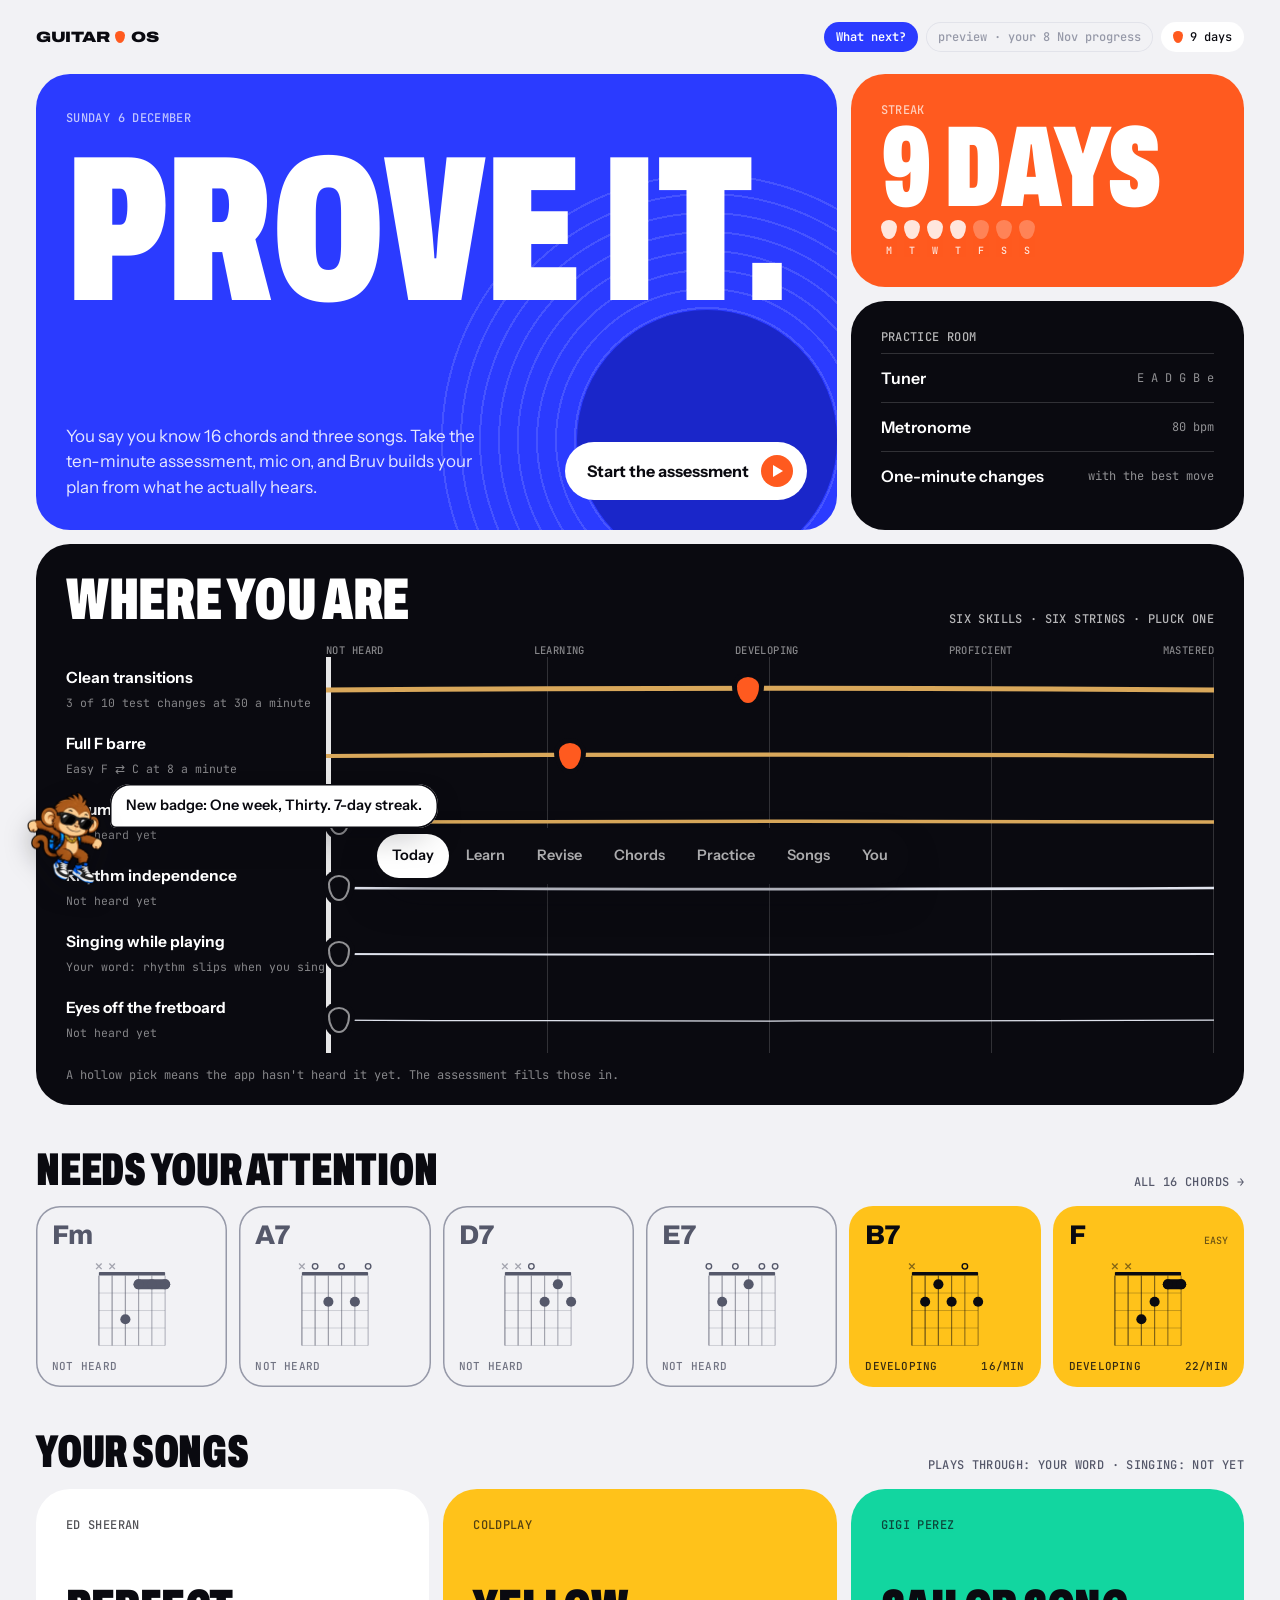
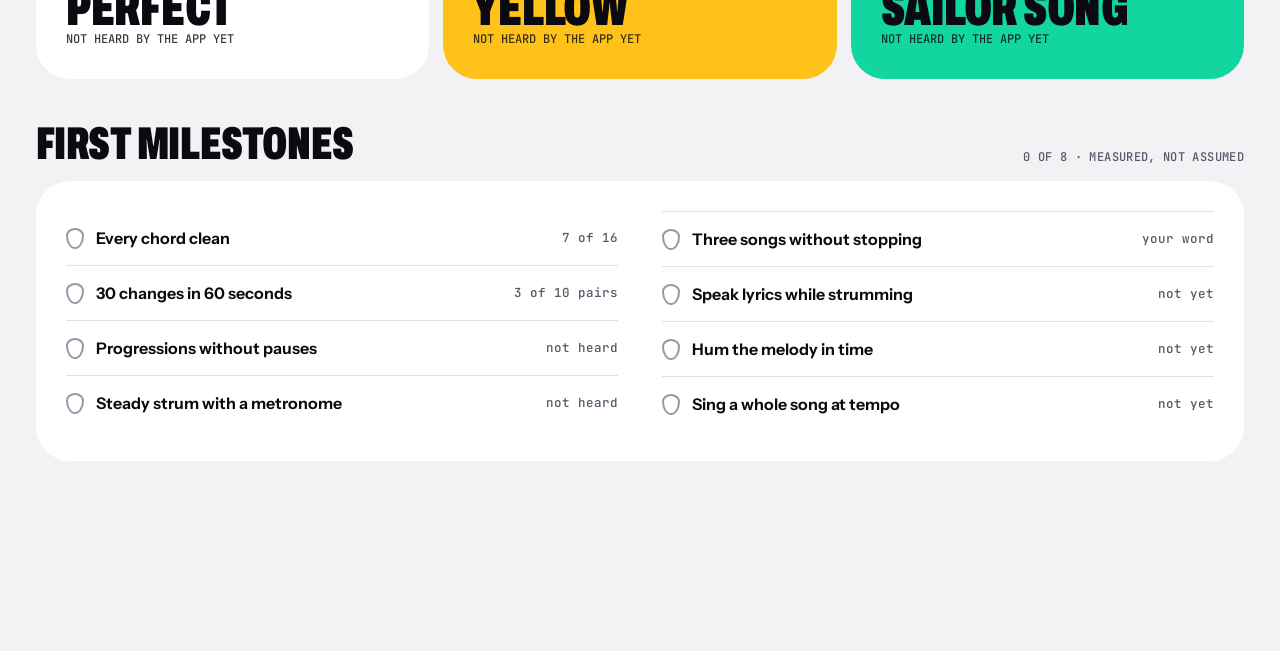
==== commit aa402940: "Add files via upload" ====
--- a/v2/index.html
+++ b/v2/index.html
@@ -6,10 +6,15 @@
 <title>Guitar OS</title>
 <meta name="theme-color" content="#f2f2f5">
 <link rel="apple-touch-icon" href="../icon-180.png">
+<link rel="manifest" href="manifest.webmanifest">
+<meta name="apple-mobile-web-app-capable" content="yes">
+<meta name="mobile-web-app-capable" content="yes">
+<meta name="apple-mobile-web-app-title" content="Guitar OS">
+<meta name="apple-mobile-web-app-status-bar-style" content="default">
 <link rel="preconnect" href="https://fonts.googleapis.com">
 <link rel="preconnect" href="https://fonts.gstatic.com" crossorigin>
 <link href="https://fonts.googleapis.com/css2?family=Archivo:wdth,wght@62..125,400..900&family=Instrument+Sans:wght@400..700&family=JetBrains+Mono:wght@400;500;700&display=swap" rel="stylesheet">
-<link rel="stylesheet" href="os.css?v=13">
+<link rel="stylesheet" href="os.css?v=18">
 </head>
 <body>
 <header class="top">
@@ -28,13 +33,15 @@
 </div></nav>
 <aside class="sheet" id="sheet" hidden></aside>
 <section class="stage" id="stage" hidden aria-live="polite"></section>
-<script src="os.js?v=8"></script>
+<script src="os.js?v=11"></script>
 <script src="os-engine.js?v=1"></script>
-<script src="os-more.js?v=5"></script>
-<script src="os-songs.js?v=4"></script>
+<script src="os-more.js?v=8"></script>
+<script src="os-songs.js?v=5"></script>
 <script src="os-theory.js?v=1"></script>
 <script src="os-pro.js?v=1"></script>
-<script src="os-book.js?v=1"></script>
-<script src="os-hands.js?v=1"></script>
+<script src="os-book.js?v=3"></script>
+<script src="os-plus.js?v=1"></script>
+<script src="os-hands.js?v=4"></script>
+<script>if("serviceWorker" in navigator&&(location.protocol==="https:"||location.hostname==="localhost"))navigator.serviceWorker.register("sw.js").catch(()=>{})</script>
 </body>
 </html>
--- a/v2/os.css
+++ b/v2/os.css
@@ -314,9 +314,22 @@
 .bar2{background:#fff;border-radius:18px;padding:12px 8px 8px;display:flex;justify-content:center;gap:4px;transition:transform .1s,background .1s}
 .bar2 span{display:grid;justify-items:center;gap:2px;border-radius:12px;padding:2px 4px}.bar2 b{font-size:20px}.bar2 svg{width:64px;height:auto}
 .bar2.on{background:var(--cobalt);color:#fff;transform:translateY(-4px)}.bar2 span.on{background:rgba(255,255,255,.22)}
-.book .lane i{background:#fff}.book .lane i.ghost{background:transparent}.book .lane i.on{background:var(--ink);color:#fff}
+.book .lane{gap:3px}.book .lane i{background:#fff;min-width:0;padding:10px 0 7px}.book .lane i b{font-size:clamp(14px,1.6vw,26px)}.book-l{min-width:0}.book .lane i.ghost{background:transparent}.book .lane i.on{background:var(--ink);color:#fff}
 .chordrow{display:flex;flex-wrap:wrap;gap:5px}.chordrow i{font:800 13px var(--disp);font-style:normal;padding:4px 9px;border-radius:999px;background:var(--fog)}.chordrow i.new{background:var(--amber)}
 .tile.les.seen{box-shadow:inset 0 0 0 2px var(--cobalt)}
+.miclive{display:grid;grid-template-columns:repeat(4,minmax(0,1fr));gap:10px;width:100%}
+.miclive>div{background:rgba(255,255,255,.08);border-radius:22px;padding:18px 14px;display:grid;gap:8px;justify-items:center;align-content:start}
+.miclive b{font-size:clamp(40px,6vw,72px);line-height:1;color:var(--amber);text-transform:none}.miclive .steady{width:100%;margin-top:18px}
+.jam-x{display:flex;flex-wrap:wrap;gap:6px;width:100%}.jam-x button{padding:9px 14px;border-radius:999px;background:rgba(255,255,255,.12);font-weight:600;font-size:13.5px}.jam-x button[aria-pressed=true]{background:var(--amber);color:var(--ink)}
+.jam.stagev{grid-template-columns:1fr}.jam.stagev .jam-l{display:none}.jam.stagev .jam-r{padding:4vh 4vw}.jam.stagev .sk-l{font-size:clamp(26px,3.6vw,52px);line-height:1.25}.jam.stagev .sk-s>b{font-size:clamp(16px,1.8vw,26px);min-height:1.3em}.jam.stagev .jam-r.chips button{font-size:clamp(28px,4vw,56px);padding:18px 26px}
+.perf{display:none;background:var(--ink);color:#fff;border-radius:var(--r);padding:clamp(20px,3vw,36px);min-height:60vh;align-content:start;gap:14px}
+.book.stagev{grid-template-columns:minmax(0,300px) minmax(0,1fr)}.book.stagev .perf{display:grid}.book.stagev [data-grid]{display:none}
+.perf>b{font-size:min(26vh,220px);line-height:.9;color:var(--amber);text-transform:none}.perf [data-pn]{color:#fff;font-size:20px}
+.plines{display:grid;gap:4px;margin-top:10px;max-height:34vh;overflow:auto}.plines div{font-size:clamp(18px,2vw,28px);font-weight:600;color:rgba(255,255,255,.35);padding:4px 10px;border-radius:12px;white-space:pre-wrap}.plines div.on{color:#fff;background:rgba(255,255,255,.08)}
+.segs{display:flex;gap:4px;width:100%}.segs i{font:500 11px var(--mono);font-style:normal;text-transform:uppercase;padding:12px 4px;border-radius:12px;text-align:center;background:rgba(255,255,255,.12)}.segs i.gap{background:transparent;box-shadow:inset 0 0 0 1.5px rgba(255,255,255,.35)}.segs i.on{background:#fff;color:var(--cobalt)}
+.chip.next{background:var(--cobalt);color:#fff;cursor:pointer;font-weight:600}
+.report h2{font-size:clamp(40px,5vw,72px);margin:8px 0 18px}.report h2 small{font-size:.4em;opacity:.8}.rep{display:grid;grid-template-columns:repeat(4,minmax(0,1fr));gap:10px;margin-bottom:16px}.rep div{background:rgba(255,255,255,.12);border-radius:20px;padding:14px;display:grid;gap:6px;align-content:start}.rep b{font:700 18px/1.3 var(--body)}.rep span{font:500 11px var(--mono);text-transform:uppercase;opacity:.8}
+.badges{display:grid;grid-template-columns:repeat(auto-fill,minmax(150px,1fr));gap:10px;margin-top:12px}.bdg{border-radius:18px;padding:14px;display:grid;gap:4px;box-shadow:inset 0 0 0 1.5px var(--line);opacity:.5}.bdg.got{opacity:1;background:var(--amber);box-shadow:none}.bdg b{font-weight:700}.bdg small{font-size:12px;color:var(--ink2)}.bdg .pk{width:16px;height:19px}.bdg:not(.got) .pk{background:var(--ink3)}
 /* learn and revise */
 .tiles.les{grid-template-columns:repeat(auto-fill,minmax(230px,1fr))}
 .tile.les{min-height:150px;align-content:space-between}.tile.les.done{background:var(--mint)}
@@ -325,7 +338,10 @@
 .sess span{font-weight:600;font-size:14px;overflow:hidden;text-overflow:ellipsis}.sess button{background:#fff;color:var(--ink);border-radius:999px;padding:9px 16px;font-weight:700;font-size:14px}.sess [data-e]{background:rgba(255,255,255,.16);color:#fff;padding:9px 13px}
 .dock button{padding:11px 15px}
 @media (max-width:900px){
-  .book{grid-template-columns:1fr}.book-l{position:static}.bars2{grid-template-columns:repeat(2,minmax(0,1fr))}
+  .miclive{grid-template-columns:repeat(2,minmax(0,1fr))}
+  .dock{left:8px;right:8px}.dock div{max-width:100%;overflow-x:auto;scrollbar-width:none}.dock div::-webkit-scrollbar{display:none}.dock button{padding:10px 11px;font-size:12.5px;flex:none}.tuner .note{font-size:min(30vh,34vw)}.pill{bottom:84px;font-size:12px}
+  .pegs{gap:6px}.pegs button{width:46px;height:46px;font-size:16px}.tempo{flex-wrap:wrap;justify-content:center}.tempo input{width:70vw}.seg{flex-wrap:wrap;justify-content:center;border-radius:22px}.stage-b{padding:0 12px 28px}
+  .book,.book.stagev{grid-template-columns:1fr}.rep{grid-template-columns:repeat(2,minmax(0,1fr))}.chip.next{order:-1}.book-l{position:static}.bars2{grid-template-columns:repeat(2,minmax(0,1fr))}
   .edit{grid-template-columns:1fr}.jam{grid-template-columns:1fr;height:auto}.jam-r{max-height:44vh}.dock button{padding:10px 8px;font-size:12.5px}.sess span{display:none}
   .bruv img{width:56px}.bruv{bottom:66px}.bruv p{margin-bottom:44px;font-size:13.5px}
 
